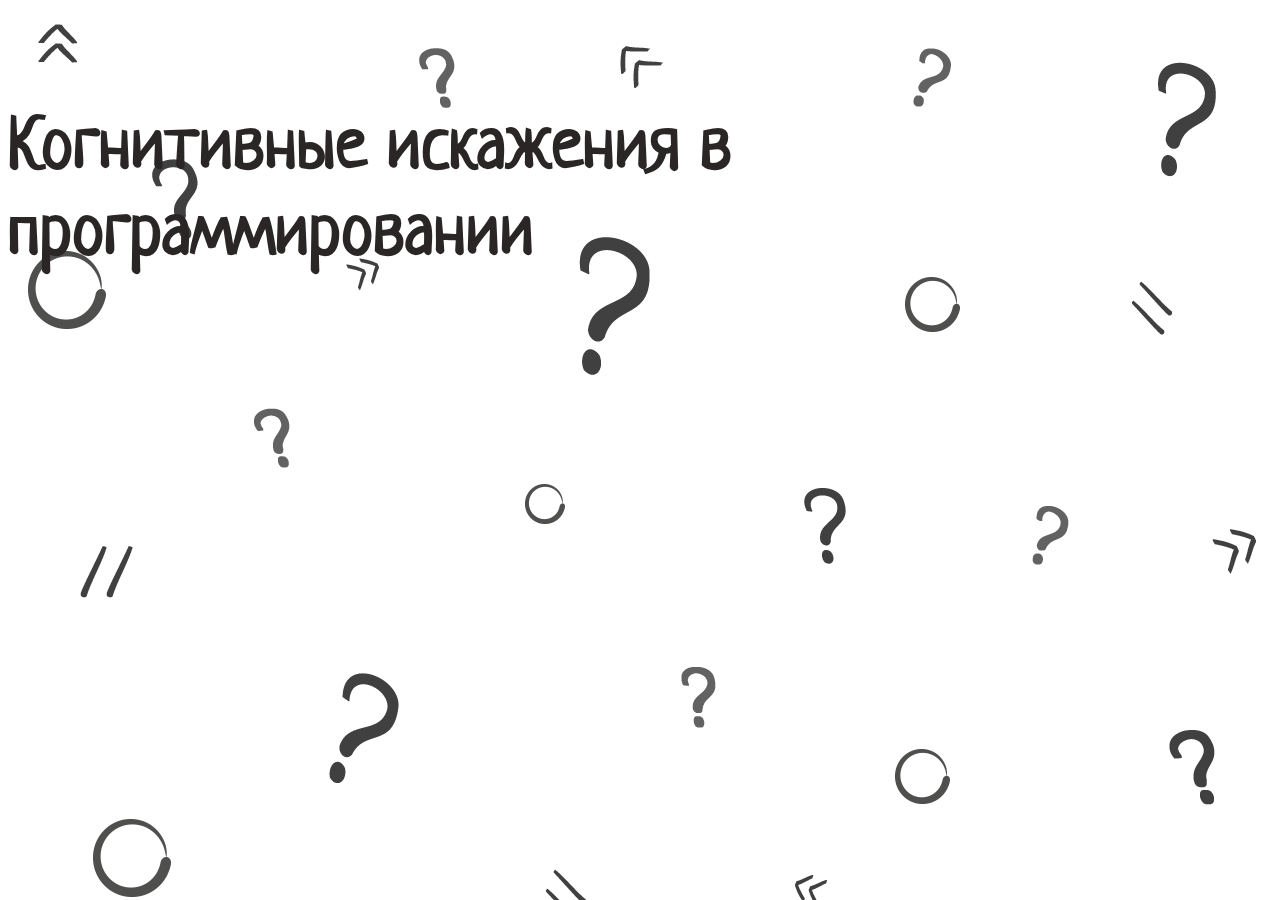
==== src/index.html @ 9ab80956 "step 2" ====
<!DOCTYPE html>
<html lang="en">
<head>
  <meta charset="UTF-8">
  <meta http-equiv="X-UA-Compatible" content="IE=edge">
  <meta name="viewport" content="width=device-width, initial-scale=1.0">
  <link rel="stylesheet" href="../src/styles/style.css">
  <title>layout-designer-project-58/kaolin</title>
</head>
<body>
  <header>
    <section>
      <h1 class="h1-title">Когнитивные
        искажения
        в программировании
      </h1>
    </section>
  </header>
  <main>
    <section></section>
    <section></section>
    <section></section>
    <section></section>
    <section></section>
    <section></section>
    <section></section>
  </main>
  <footer>
    <section></section>
  </footer>
  
</body>
</html>
---- src/styles/style.css ----
@font-face {
  font-family: 'OpenSans-Regular';
  src: url(../font/OpenSans-Regular.ttf);
}

@font-face {
  font-family: 'Neucha-Regular';
  src: url(../font/Neucha-Regular.ttf);
}

body {
  background-image: url(../images/background.png);
}

.h1-title {
  line-height: 1.2em;
  font-size: 72px;
  font-family: 'Neucha-Regular';
  color: #2A2626;
}

.h2-title {
  line-height: 1.2em;
  font-size: 60px;
  color: #2A2626;
}

.h3-title {
  line-height: 1.2em;
  font-size: 34px;
  color: #2A2626;
}

section {
  max-width: 1110px;
  margin-top: 100px;
  margin-bottom: 100px;
}
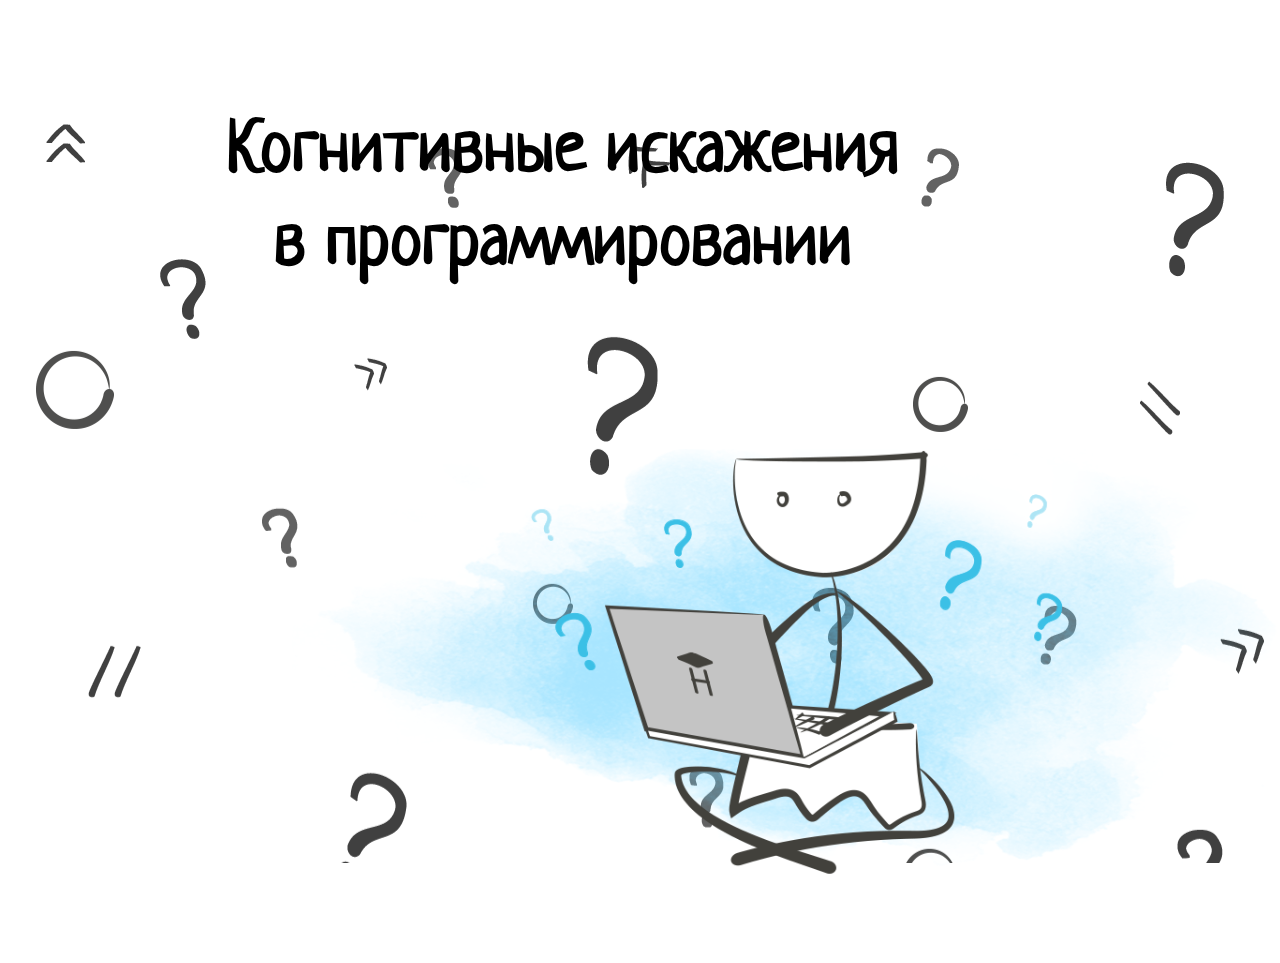
==== commit bc9c9f4b: "little changes" ====
--- a/src/index.html
+++ b/src/index.html
@@ -8,12 +8,14 @@
   <title>layout-designer-project-58/kaolin</title>
 </head>
 <body>
-  <header>
-    <section>
-      <h1 class="h1-title">Когнитивные
-        искажения
+  <header class="background-header">
+    <section class="header-section">
+      <h1 class="header-title">Когнитивные
+        искажения 
+        <br>
         в программировании
       </h1>
+      <img class="main-image" src="../src/images/main.png">
     </section>
   </header>
   <main>
--- a/src/styles/style.css
+++ b/src/styles/style.css
@@ -8,31 +8,33 @@
   src: url(../font/Neucha-Regular.ttf);
 }
 
-body {
+/* header */
+
+.background-header {
   background-image: url(../images/background.png);
 }
 
-.h1-title {
-  line-height: 1.2em;
-  font-size: 72px;
-  font-family: 'Neucha-Regular';
-  color: #2A2626;
+.background-header::before {
+  background-repeat: no-repeat;
+  background-size: cover;
+  opacity: 90%;
 }
 
-.h2-title {
-  line-height: 1.2em;
-  font-size: 60px;
-  color: #2A2626;
-}
-
-.h3-title {
-  line-height: 1.2em;
-  font-size: 34px;
-  color: #2A2626;
-}
-
-section {
+.header-section {
   max-width: 1110px;
   margin-top: 100px;
   margin-bottom: 100px;
-}+  text-align: center;
+}
+
+.header-title {
+  font-size: 72px;
+  font-family: 'Neucha-Regular';
+}
+
+.main-image {
+  height: 525px;
+  top: 55px;
+  right: -270px;
+  position: relative;
+}
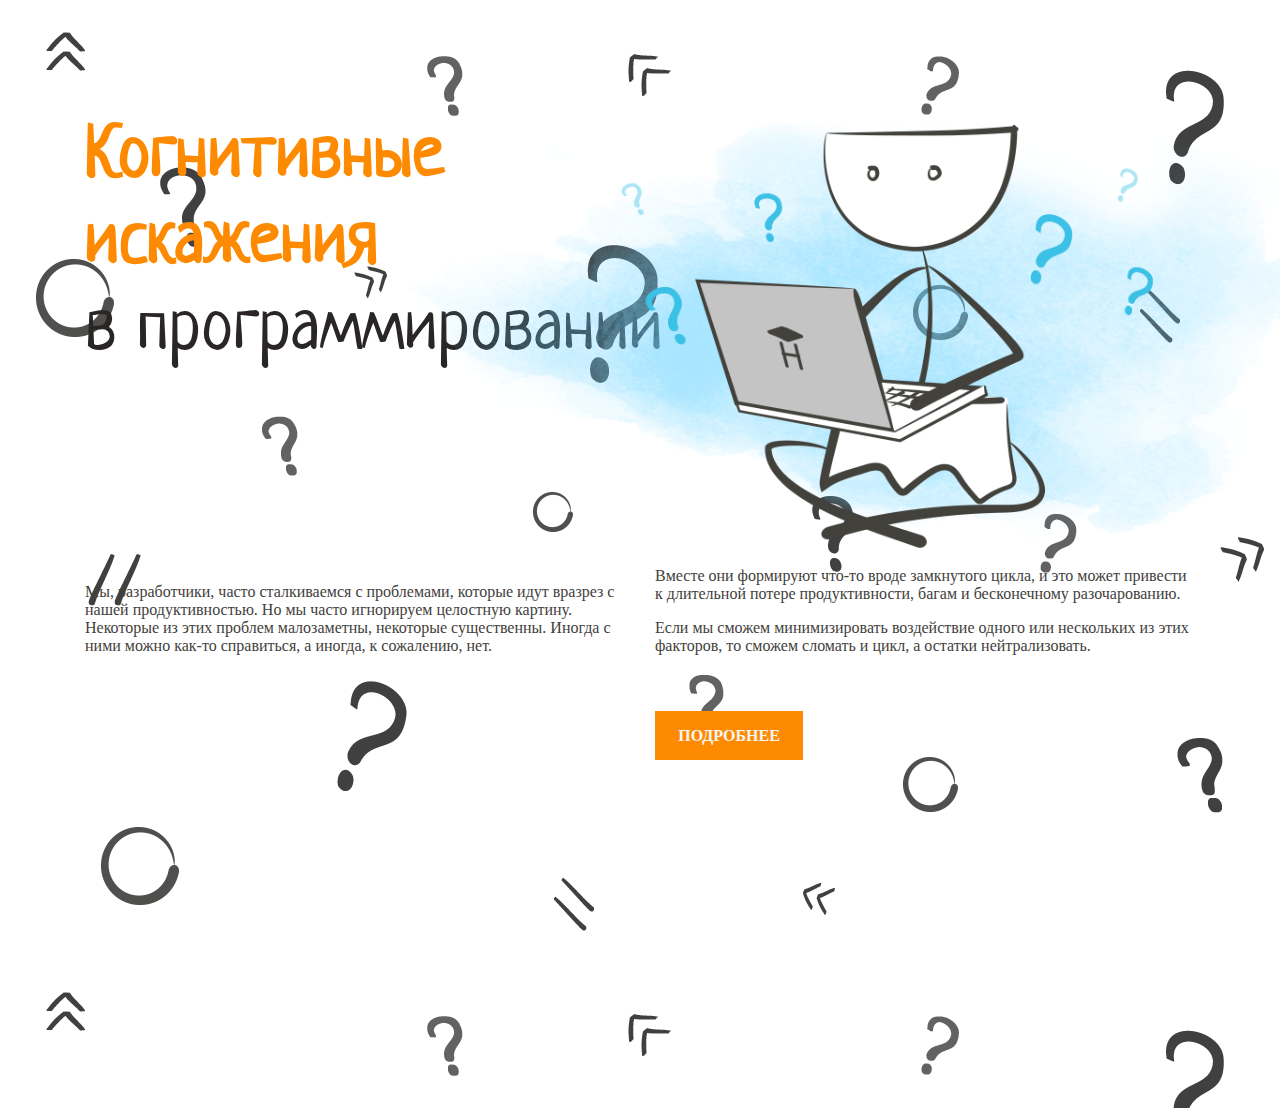
==== commit 0df31cdc: "update css and html" ====
--- a/src/index.html
+++ b/src/index.html
@@ -9,14 +9,21 @@
 </head>
 <body>
   <header class="background-header">
-    <section class="header-section">
-      <h1 class="header-title">Когнитивные
-        искажения 
-        <br>
-        в программировании
+    <div class="header-container">
+      <h1 class="header-title">Когнитивные<br>
+        искажения</br>
+        <span class="color-black-title">в программировании</span>
+        <img class="main-image" src="../src/images/main.png">
       </h1>
-      <img class="main-image" src="../src/images/main.png">
-    </section>
+      <div class="header-text">
+        <div class="main-header-text">
+              <p class="paragraph">Мы, разработчики, часто сталкиваемся с проблемами, которые идут вразрез с нашей продуктивностью. Но мы часто игнорируем целостную картину. Некоторые из этих проблем малозаметны, некоторые существенны. Иногда с ними можно как-то справиться, а иногда, к сожалению, нет.</p>
+              <p class="paragraph">Вместе они формируют что-то вроде замкнутого цикла, и это может привести к длительной потере продуктивности, багам и бесконечному разочарованию.</p>
+              <p class="paragraph">Если мы сможем минимизировать воздействие одного или нескольких из этих факторов, то сможем сломать и цикл, а остатки нейтрализовать.</p>
+              <button class="header-button">ПОДРОБНЕЕ<a href="#navigation" class="navigate-button"></a></button>
+        </div>
+      </div>
+    </div>
   </header>
   <main>
     <section></section>
--- a/src/styles/style.css
+++ b/src/styles/style.css
@@ -6,6 +6,17 @@
 @font-face {
   font-family: 'Neucha-Regular';
   src: url(../font/Neucha-Regular.ttf);
+}
+
+h1,
+h2,
+h3,
+h4 {
+  z-index: 1;
+  margin: 0;
+  color: #fe8a02;
+  font-family: 'Neucha-Regular';
+  line-height: 1.2em;
 }
 
 /* header */
@@ -20,11 +31,14 @@
   opacity: 90%;
 }
 
-.header-section {
+.header-container {
+  position: relative;
+  display: flex;
+  flex-direction: column;
   max-width: 1110px;
-  margin-top: 100px;
-  margin-bottom: 100px;
-  text-align: center;
+  min-height: 900px;
+  margin: 0 auto;
+  padding: 100px 0;
 }
 
 .header-title {
@@ -36,5 +50,46 @@
   height: 525px;
   top: 55px;
   right: -270px;
-  position: relative;
+  position: absolute;
 }
+
+.color-black-title {
+  font-family: 'Neucha-Regular';
+  font-weight: 400;
+  color: #2a2626;
+}
+
+.header-text {
+  padding-top: 200px;
+}
+
+.main-header-text {
+  column-count: 2;
+  column-gap: 30px;
+}
+
+.paragraph {
+  color: #42413c;
+}
+
+.navigate-button {
+  position: absolute;
+  display: block;
+  top: 0;
+  right: 0;
+  width: 148px;
+  height: 49px;
+}
+
+.header-button {
+  position: absolute;
+  margin-top: 40px;
+  width: 148px;
+  height: 49px;
+  background-color: #fe8a02;
+  font-family: Open-Sans, serif;
+  color: #f5f4f0;
+  font-weight: 700;
+  font-size: 16px;
+  border: #f5f4f0;
+}
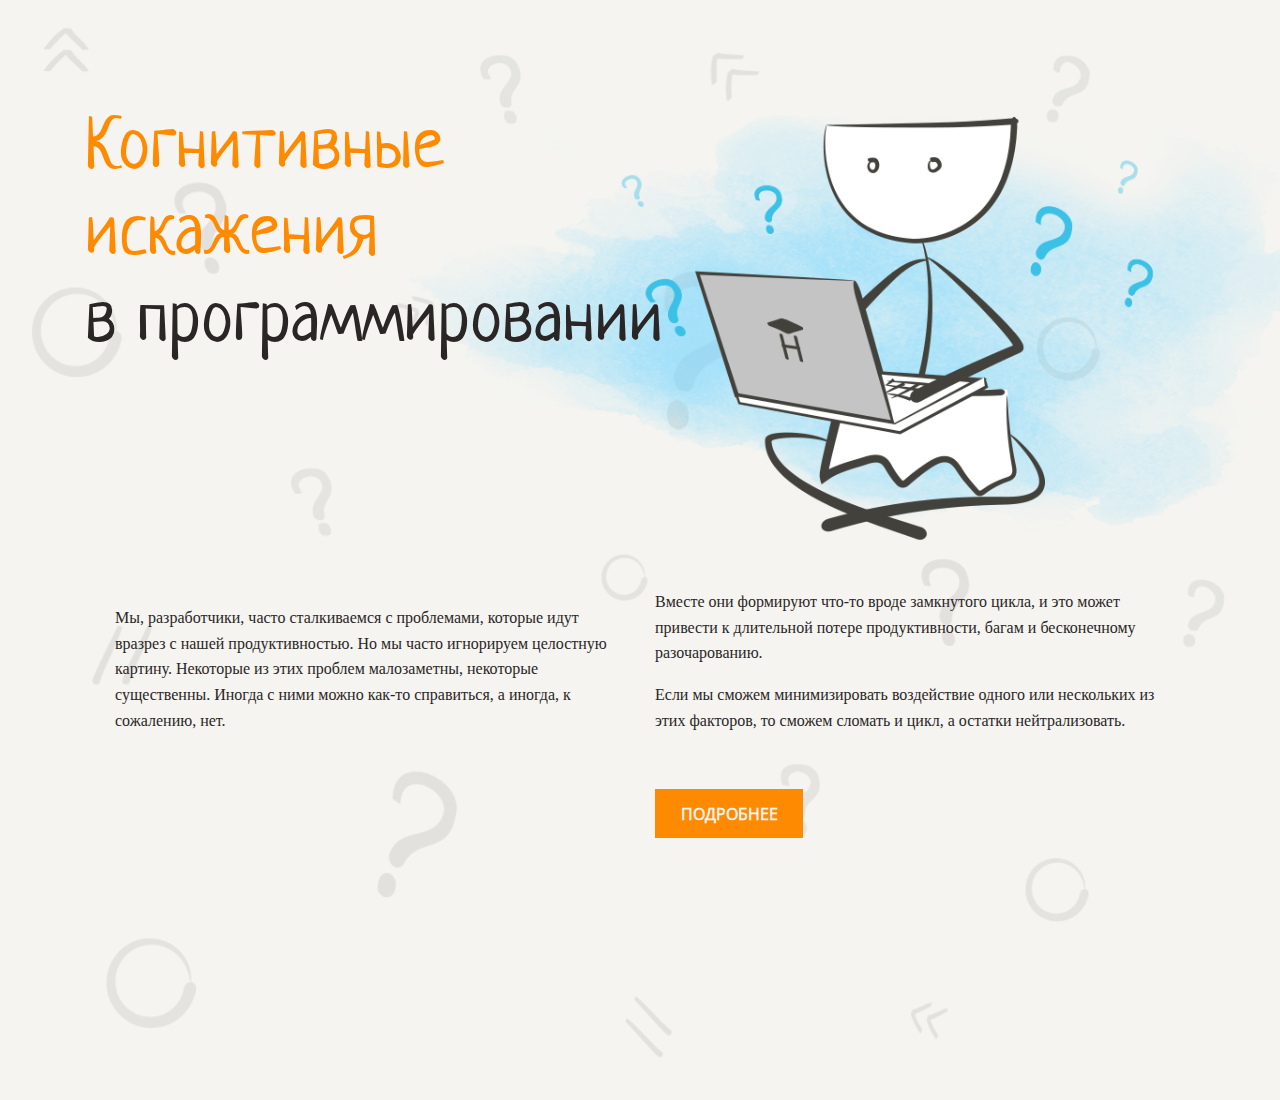
==== commit c1bb9643: "step 3" ====
--- a/src/index.html
+++ b/src/index.html
@@ -8,13 +8,13 @@
   <title>layout-designer-project-58/kaolin</title>
 </head>
 <body>
-  <header class="background-header">
+  <header class="background-header bg-color-light">
     <div class="header-container">
       <h1 class="header-title">Когнитивные<br>
-        искажения</br>
+        искажения<br>
         <span class="color-black-title">в программировании</span>
-        <img class="main-image" src="../src/images/main.png">
       </h1>
+      <img class="main-image" alt="main" src="../src/images/main.png">
       <div class="header-text">
         <div class="main-header-text">
               <p class="paragraph">Мы, разработчики, часто сталкиваемся с проблемами, которые идут вразрез с нашей продуктивностью. Но мы часто игнорируем целостную картину. Некоторые из этих проблем малозаметны, некоторые существенны. Иногда с ними можно как-то справиться, а иногда, к сожалению, нет.</p>
--- a/src/styles/style.css
+++ b/src/styles/style.css
@@ -6,6 +6,11 @@
 @font-face {
   font-family: 'Neucha-Regular';
   src: url(../font/Neucha-Regular.ttf);
+}
+
+body {
+  margin: 0;
+  padding: 0;
 }
 
 h1,
@@ -19,16 +24,42 @@
   line-height: 1.2em;
 }
 
+
+h1 {
+  font-size: 72px;
+  font-weight: 400;
+}
+
+h2 {
+  font-size: 60px;
+  font-weight: 400;
+}
+
+h3 {
+  font-size: 34px;
+  font-weight: 400;
+}
+
 /* header */
 
 .background-header {
-  background-image: url(../images/background.png);
+  position: relative;
 }
 
 .background-header::before {
+  position: absolute;
   background-repeat: no-repeat;
   background-size: cover;
-  opacity: 90%;
+  background-image: url("../images/background.png");
+  content: "";
+  width: 100%;
+  height: 100%;
+  opacity: 0.1;
+}
+
+.bg-color-light {
+  background-color: #f5f4f0;
+  background-attachment: fixed;
 }
 
 .header-container {
@@ -66,10 +97,13 @@
 .main-header-text {
   column-count: 2;
   column-gap: 30px;
+  line-height: 1.6em;
+  margin: 30px;
+  font-size: 16px;
 }
 
 .paragraph {
-  color: #42413c;
+  color: #2A2626;
 }
 
 .navigate-button {
@@ -87,7 +121,7 @@
   width: 148px;
   height: 49px;
   background-color: #fe8a02;
-  font-family: Open-Sans, serif;
+  font-family: 'OpenSans-Regular';
   color: #f5f4f0;
   font-weight: 700;
   font-size: 16px;
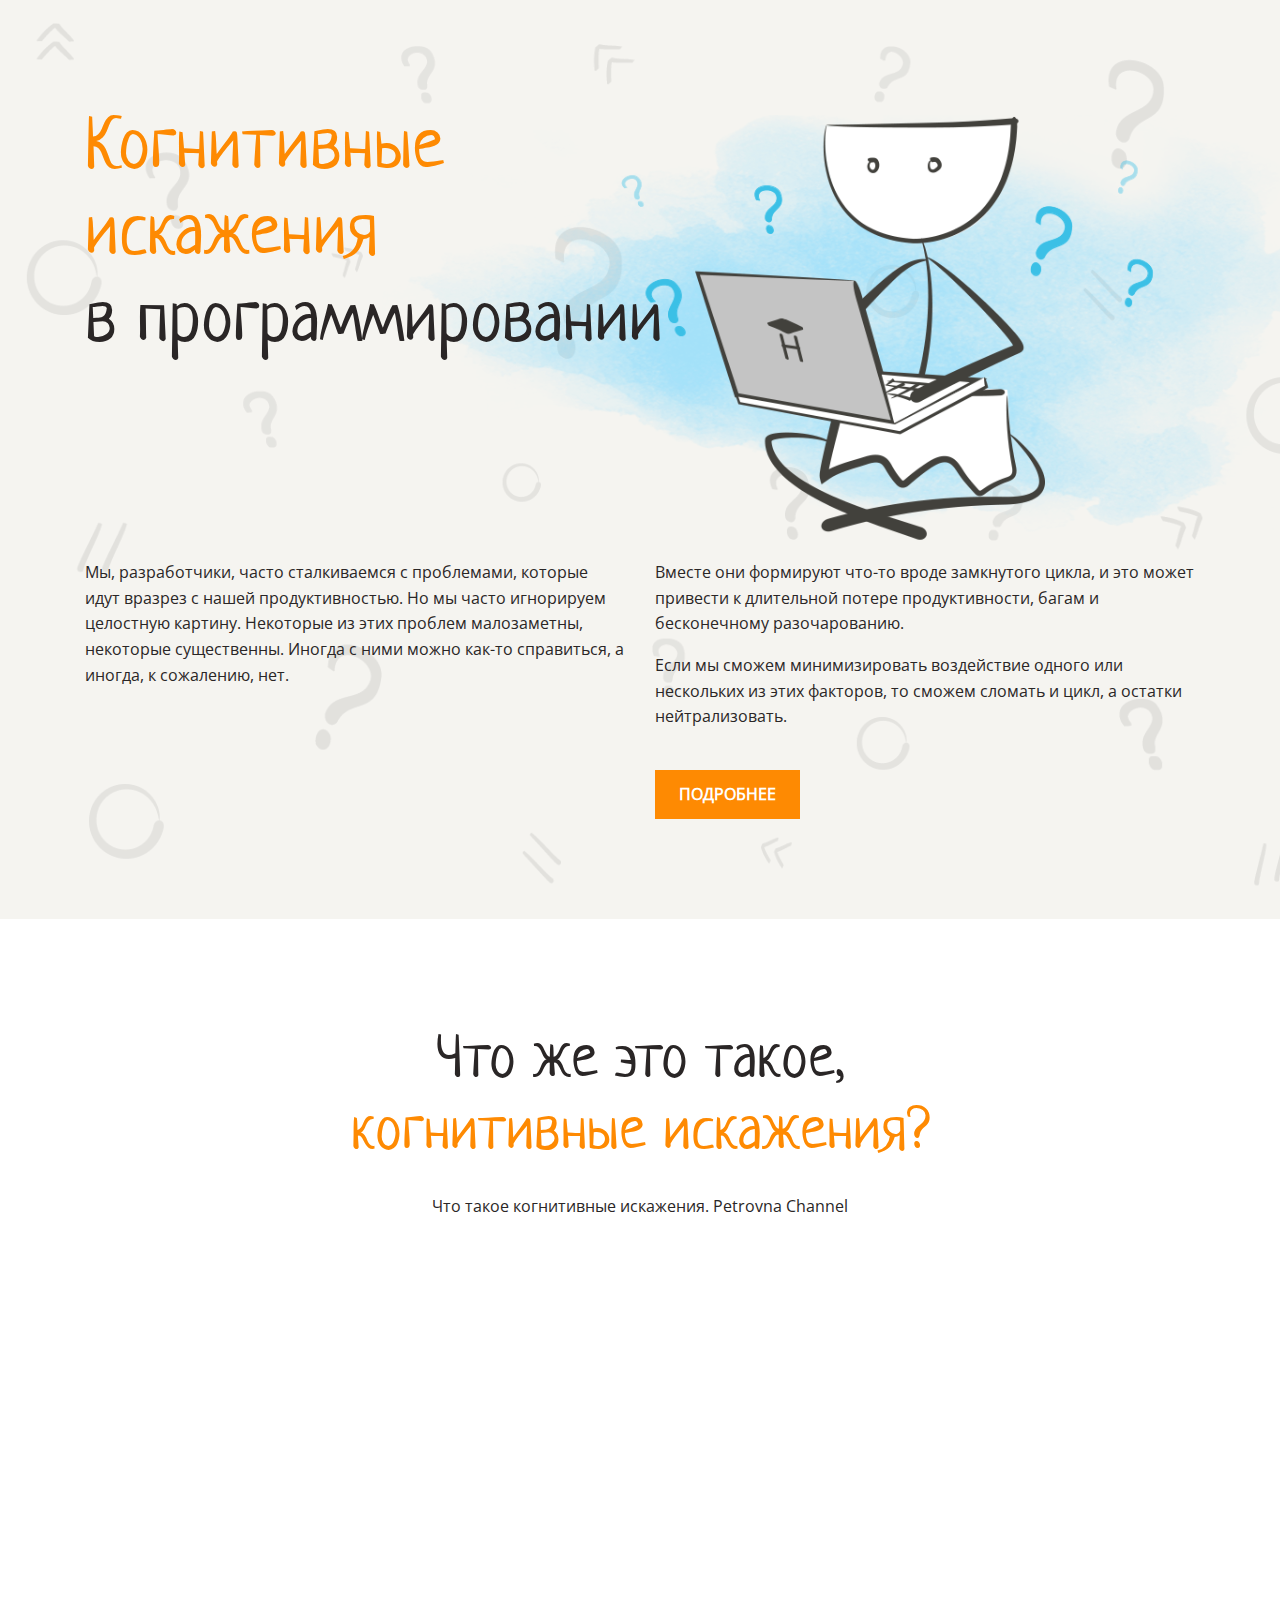
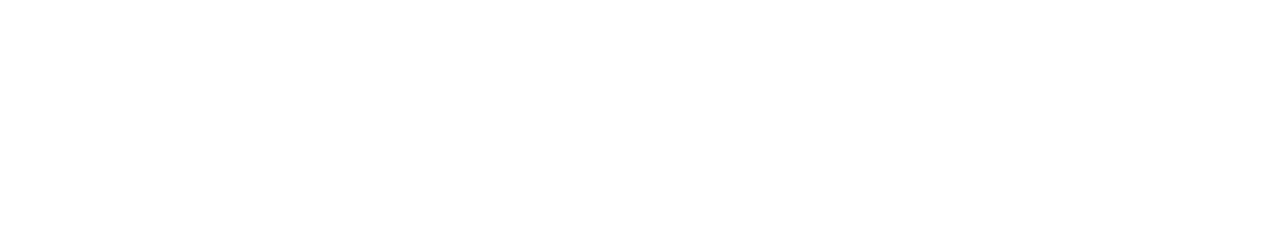
==== commit 8eda7b9b: "step 3" ====
--- a/src/index.html
+++ b/src/index.html
@@ -8,25 +8,42 @@
   <title>layout-designer-project-58/kaolin</title>
 </head>
 <body>
-  <header class="background-header bg-color-light">
-    <div class="header-container">
-      <h1 class="header-title">Когнитивные<br>
-        искажения<br>
-        <span class="color-black-title">в программировании</span>
-      </h1>
-      <img class="main-image" alt="main" src="../src/images/main.png">
-      <div class="header-text">
-        <div class="main-header-text">
-              <p class="paragraph">Мы, разработчики, часто сталкиваемся с проблемами, которые идут вразрез с нашей продуктивностью. Но мы часто игнорируем целостную картину. Некоторые из этих проблем малозаметны, некоторые существенны. Иногда с ними можно как-то справиться, а иногда, к сожалению, нет.</p>
-              <p class="paragraph">Вместе они формируют что-то вроде замкнутого цикла, и это может привести к длительной потере продуктивности, багам и бесконечному разочарованию.</p>
-              <p class="paragraph">Если мы сможем минимизировать воздействие одного или нескольких из этих факторов, то сможем сломать и цикл, а остатки нейтрализовать.</p>
-              <button class="header-button">ПОДРОБНЕЕ<a href="#navigation" class="navigate-button"></a></button>
+    <header class="header-section bg bg-light">
+      <div class="container">
+        <h1>Когнитивные <br>искажения<br><span class="text-dark">в программировании</span></h1>
+        <img src="./images/main.png" alt="Тота с ноутбуком" class="header-img">
+        <div class="flex-container padding-top-185">
+          <div class="flex-column">
+            <p class="text-dark">
+              Мы, разработчики, часто сталкиваемся с проблемами, которые идут 
+              вразрез с нашей продуктивностью. Но мы часто игнорируем целостную 
+              картину. Некоторые из этих проблем малозаметны, некоторые существенны. 
+              Иногда с ними можно как-то справиться, а иногда, к сожалению, нет.
+            </p>
+          </div>
+          <div class="flex-column">
+            <p class="text-dark">
+              Вместе они формируют что-то вроде замкнутого цикла, и это может 
+              привести к длительной потере продуктивности, багам и бесконечному 
+              разочарованию.
+            </p>
+            <p class="text-dark">
+              Если мы сможем минимизировать воздействие одного или нескольких из 
+              этих факторов, то сможем сломать и цикл, а остатки нейтрализовать.
+            </p>
+            <a href="#navigation" class="button-1">Подробнее</a>
+          </div>
         </div>
       </div>
-    </div>
-  </header>
+    </header>
   <main>
-    <section></section>
+      <section class="video-section">
+        <div class="container flex-center">
+          <h2 class="text-center margin-bottom-30"><span class="text-dark">Что же это такое,</span><br>когнитивные искажения?</h2>
+          <p class="text-dark text-center margin-bottom-30">Что такое когнитивные искажения. Petrovna Channel</p>
+          <iframe class="video" width="919" height="569" src="https://www.youtube.com/embed/jie9AizBqss" frameborder="0" allowfullscreen></iframe>
+        </div>
+    </section>
     <section></section>
     <section></section>
     <section></section>
--- a/src/styles/style.css
+++ b/src/styles/style.css
@@ -8,61 +8,46 @@
   src: url(../font/Neucha-Regular.ttf);
 }
 
+/* main options */
+
+*,
+*::before,
+*::after {
+  border: none;
+  box-sizing: border-box;
+}
+
 body {
   margin: 0;
-  padding: 0;
-}
-
-h1,
-h2,
-h3,
-h4 {
-  z-index: 1;
-  margin: 0;
-  color: #fe8a02;
-  font-family: 'Neucha-Regular';
-  line-height: 1.2em;
-}
-
-
-h1 {
-  font-size: 72px;
-  font-weight: 400;
-}
-
-h2 {
-  font-size: 60px;
-  font-weight: 400;
-}
-
-h3 {
-  font-size: 34px;
-  font-weight: 400;
-}
-
-/* header */
-
-.background-header {
-  position: relative;
-}
-
-.background-header::before {
-  position: absolute;
-  background-repeat: no-repeat;
-  background-size: cover;
-  background-image: url("../images/background.png");
-  content: "";
-  width: 100%;
-  height: 100%;
-  opacity: 0.1;
-}
-
-.bg-color-light {
-  background-color: #f5f4f0;
-  background-attachment: fixed;
-}
-
-.header-container {
+  font: normal normal 400 var(--font-size) / var(--line-height) 'OpenSans-Regular', serif;
+  color: var(--white);
+}
+
+:root {
+  --white: #fff;
+  --translucent-light: #d7ccc0;
+  --light: #f5f4f0;
+  --main: #fe8a02;
+  --main-hover: #ea7600;
+  --main-dark: #42413c;
+  --translucent-dark: #908d8b;
+  --brown: #b09a81;
+  --blue: #1085c5;
+  --font-size: 16px;
+  --line-height: 1.6em;
+  --headline-height: 1.2em;
+  --text-dark: #2a2626;
+  --link-color: #007dc1;
+}
+
+header,
+section,
+footer,
+nav {
+  position: relative;
+}
+
+.container {
   position: relative;
   display: flex;
   flex-direction: column;
@@ -72,58 +57,149 @@
   padding: 100px 0;
 }
 
-.header-title {
+h1,
+h2,
+h3 {
+  margin: 0;
+  font-weight: 400;
+  line-height: var(--headline-height);
+  font-family: 'Neucha-Regular', serif;
+  color: var(--main);
+  z-index: 1;
+}
+
+
+h1 {
   font-size: 72px;
-  font-family: 'Neucha-Regular';
-}
-
-.main-image {
-  height: 525px;
+}
+
+h2 {
+  font-size: 60px;
+
+}
+
+h3 {
+  font-size: 34px;
+
+}
+
+.main-color {
+  color: var(--main);
+}
+
+.text-dark {
+  color: var(--text-dark);
+}
+
+.text-white {
+  color: var(--white);
+}
+
+.text-brown {
+  color: var(--brown);
+}
+
+.bg-light {
+  background-color: var(--light);
+}
+
+.bg-white {
+  background-color: var(--white);
+}
+
+.bg-brown {
+  background-color: var(--brown);
+}
+
+.bg::before {
+  position: absolute;
+  width: 100%;
+  height: 100%;
+  background-image: url("../images/background.png");
+  background-repeat: no-repeat;
+  background-size: cover;
+
+  opacity: 0.1;
+  content: "";
+
+}
+
+.flex-container {
+  display: flex;
+  column-gap: 30px;
+}
+
+.flex-column {
+  margin-top: 0;
+  margin-bottom: 0;
+
+  flex: 1;
+}
+
+/* header */
+
+.header-section {
+  position: relative;
+}
+
+.header-img {
+  position: absolute;
   top: 55px;
   right: -270px;
-  position: absolute;
-}
-
-.color-black-title {
-  font-family: 'Neucha-Regular';
-  font-weight: 400;
-  color: #2a2626;
-}
-
-.header-text {
-  padding-top: 200px;
-}
-
-.main-header-text {
-  column-count: 2;
-  column-gap: 30px;
-  line-height: 1.6em;
-  margin: 30px;
-  font-size: 16px;
-}
-
-.paragraph {
-  color: #2A2626;
-}
-
-.navigate-button {
-  position: absolute;
+  height: 525px;
+}
+
+.padding-top-185 {
+  padding-top: 185px;
+}
+
+.button-1 {
   display: block;
-  top: 0;
-  right: 0;
-  width: 148px;
-  height: 49px;
-}
-
-.header-button {
-  position: absolute;
+  width: max-content;
+  padding: 12px 24px;
   margin-top: 40px;
-  width: 148px;
-  height: 49px;
-  background-color: #fe8a02;
-  font-family: 'OpenSans-Regular';
-  color: #f5f4f0;
+
   font-weight: 700;
-  font-size: 16px;
-  border: #f5f4f0;
-}
+  font-size: var(--font-size);
+  line-height: var(--line-height);
+  font-family: 'OpenSans-Regular', serif;
+  color: var(--white);
+  text-transform: uppercase;
+  text-decoration: none;
+
+  background-color: var(--main);
+}
+
+.button-1:hover {
+  background-color: var(--main-hover);
+}
+
+/* video section */
+
+.video-section {
+  z-index: 2;
+  height: 914px;
+}
+
+.flex-center {
+  display: flex;
+  justify-content: center;
+  flex-direction: column;
+  align-items: center;
+}
+
+.margin-bottom-30 {
+  margin-top: 0;
+  margin-bottom: 30px;
+}
+
+.text-center {
+  text-align: center;
+}
+
+.video {
+  position: relative;
+  margin-top: -100px;
+  bottom: -100px;
+  filter: drop-shadow(0 16px 32px rgba(0 0 0 / 15%));
+}
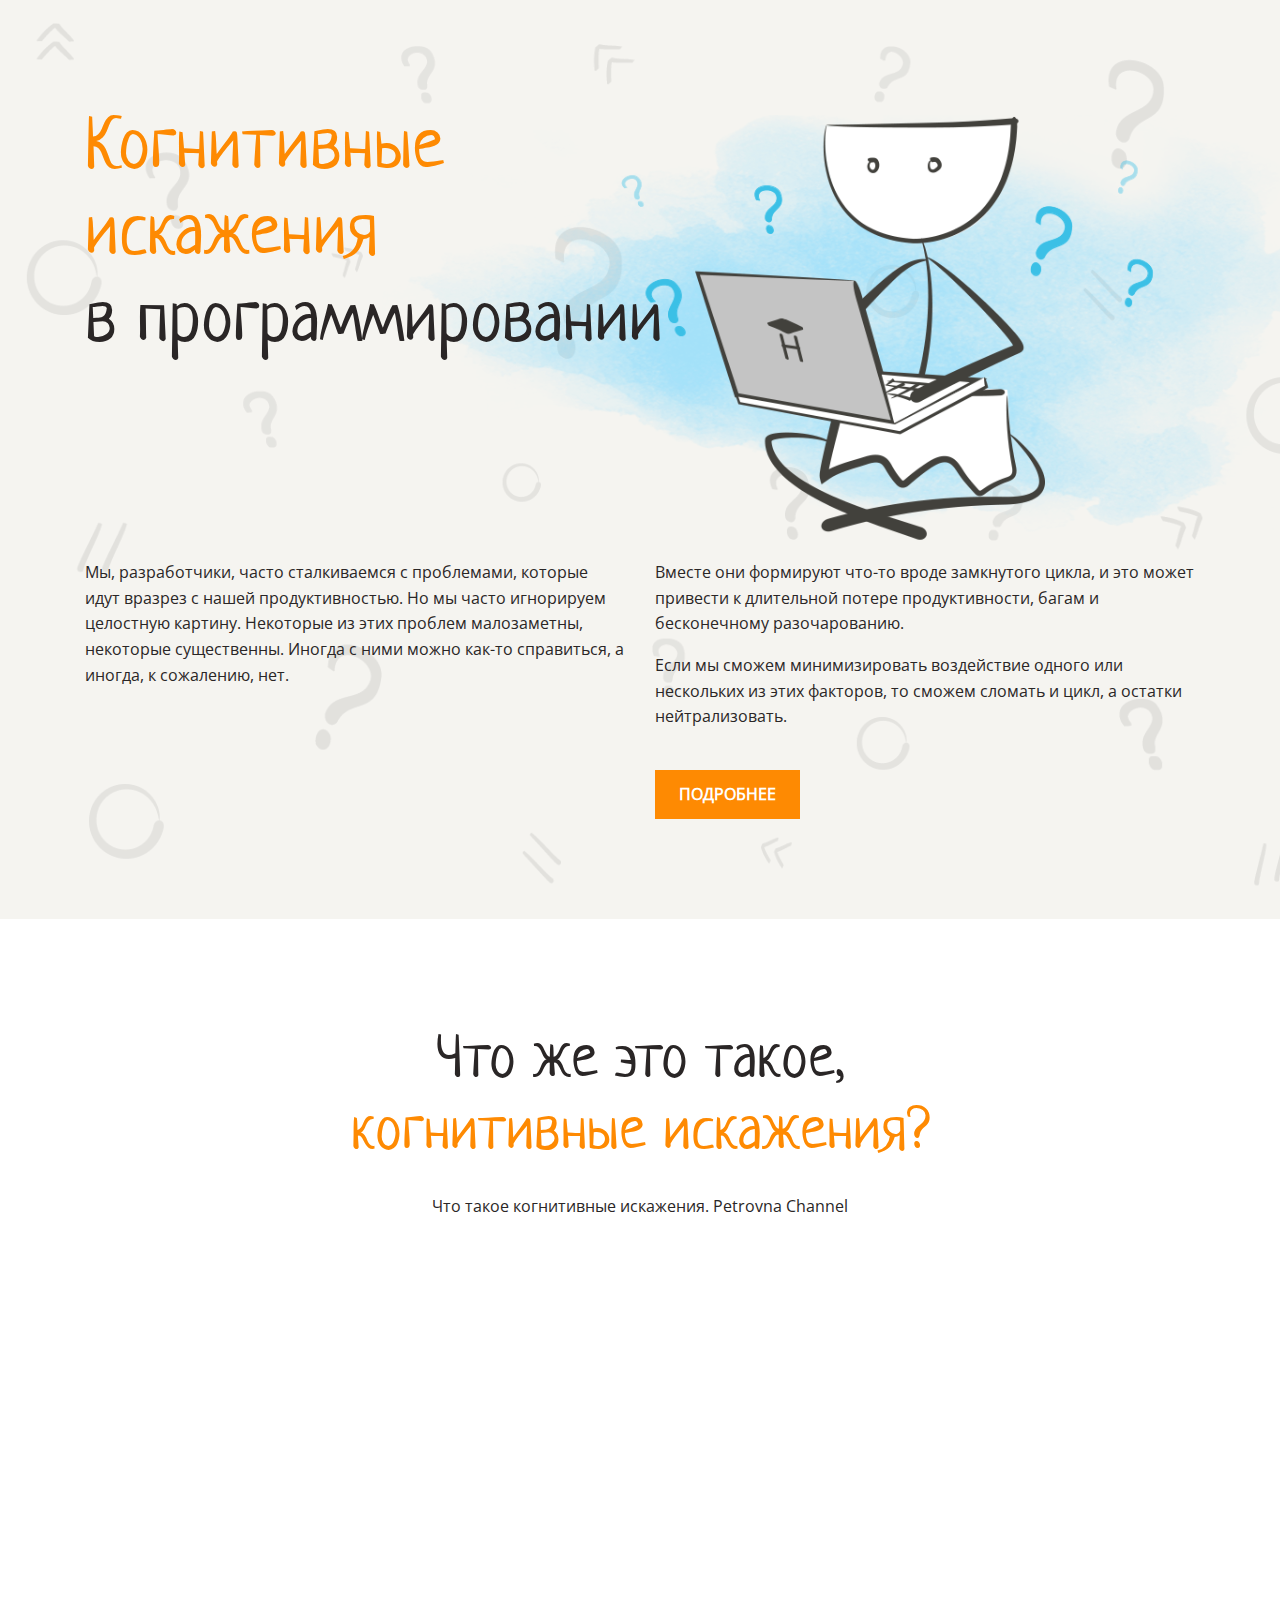
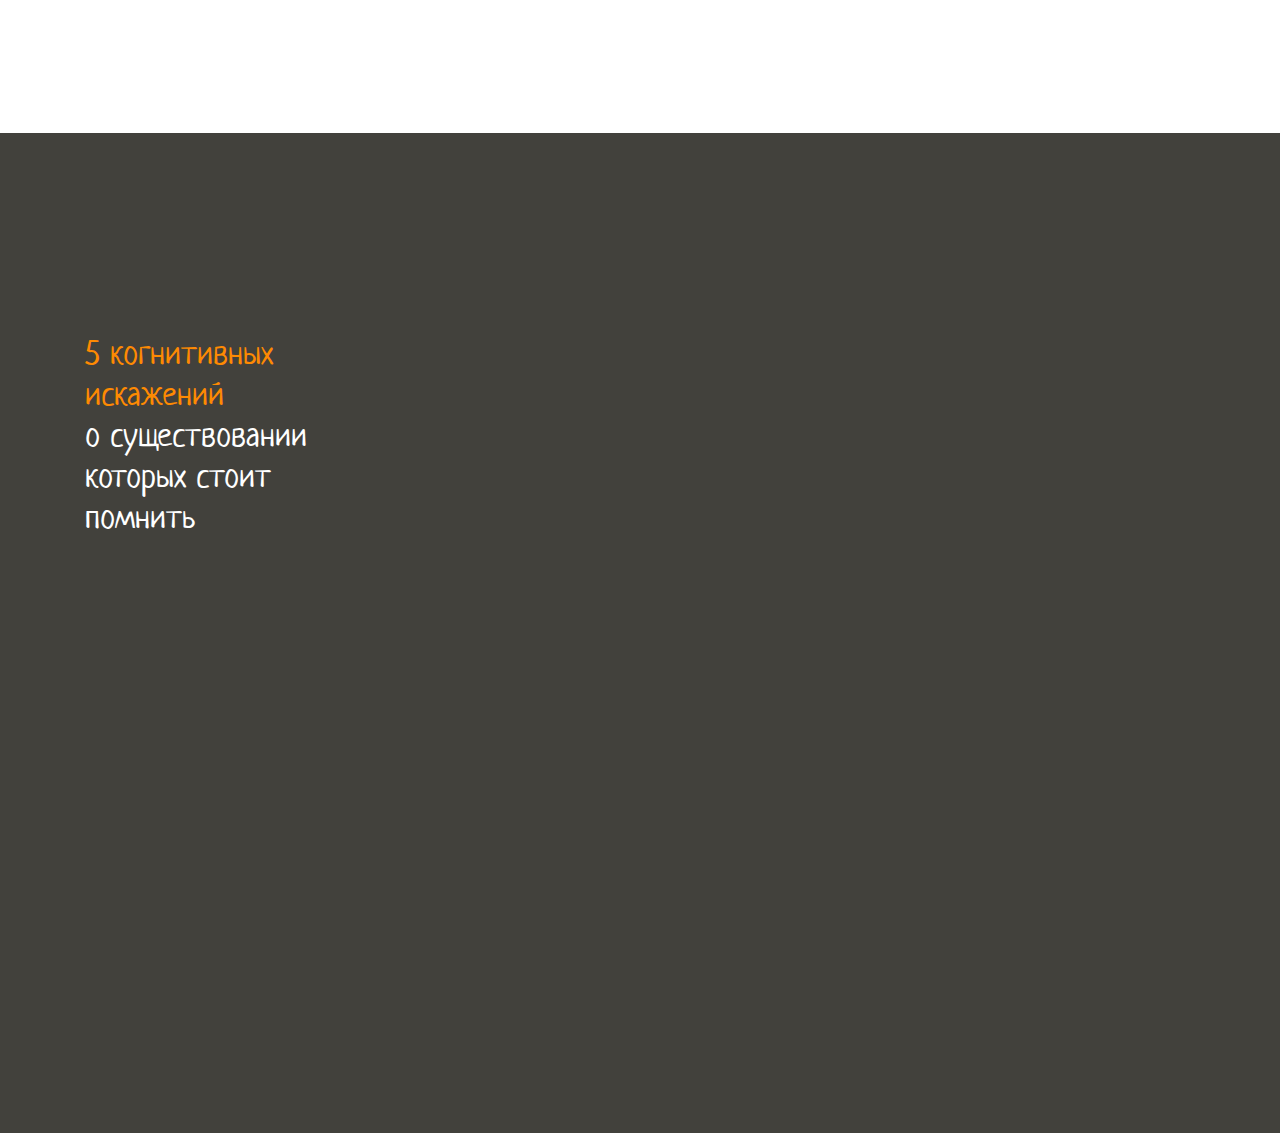
==== commit 3a0393e7: "starts and update step 5 + comment old code" ====
--- a/src/index.html
+++ b/src/index.html
@@ -44,7 +44,15 @@
           <iframe class="video" width="919" height="569" src="https://www.youtube.com/embed/jie9AizBqss" frameborder="0" allowfullscreen></iframe>
         </div>
     </section>
-    <section></section>
+    <section id="navigation">
+      <div class="list container">
+        <div class="list-item">
+          <h3 class="list-title">
+            <span class="main-color">5 когнитивных<br>искажений<br></span><span class="text-white">о существовании<br>которых стоит<br>помнить</span>
+          </h3>
+        </div>
+      </div>
+    </section>
     <section></section>
     <section></section>
     <section></section>
--- a/src/styles/style.css
+++ b/src/styles/style.css
@@ -15,7 +15,7 @@
 *::after {
   border: none;
   box-sizing: border-box;
-}
+} /* назначаем стили для всех элементов и их псевдоэлементов */
 
 body {
   margin: 0;
@@ -38,14 +38,14 @@
   --headline-height: 1.2em;
   --text-dark: #2a2626;
   --link-color: #007dc1;
-}
+} /* переменные для доступа к цветам и настройкам */
 
 header,
 section,
 footer,
 nav {
   position: relative;
-}
+} /* устанавливаем относительное положение в этих элементах html */ 
 
 .container {
   position: relative;
@@ -55,7 +55,9 @@
   min-height: 900px;
   margin: 0 auto;
   padding: 100px 0;
-}
+} /* настройка контейнеров */
+
+/* Titles */
 
 h1,
 h2,
@@ -66,8 +68,7 @@
   font-family: 'Neucha-Regular', serif;
   color: var(--main);
   z-index: 1;
-}
-
+} 
 
 h1 {
   font-size: 72px;
@@ -82,6 +83,8 @@
   font-size: 34px;
 
 }
+
+/* background color and text color */ 
 
 .main-color {
   color: var(--main);
@@ -203,3 +206,12 @@
   bottom: -100px;
   filter: drop-shadow(0 16px 32px rgba(0 0 0 / 15%));
 }
+
+/* navigation section */
+
+#navigation {
+  margin-top: -100px;
+  padding-top: 100px;
+  z-index: 1;
+  background-color: var(--main-dark);
+}
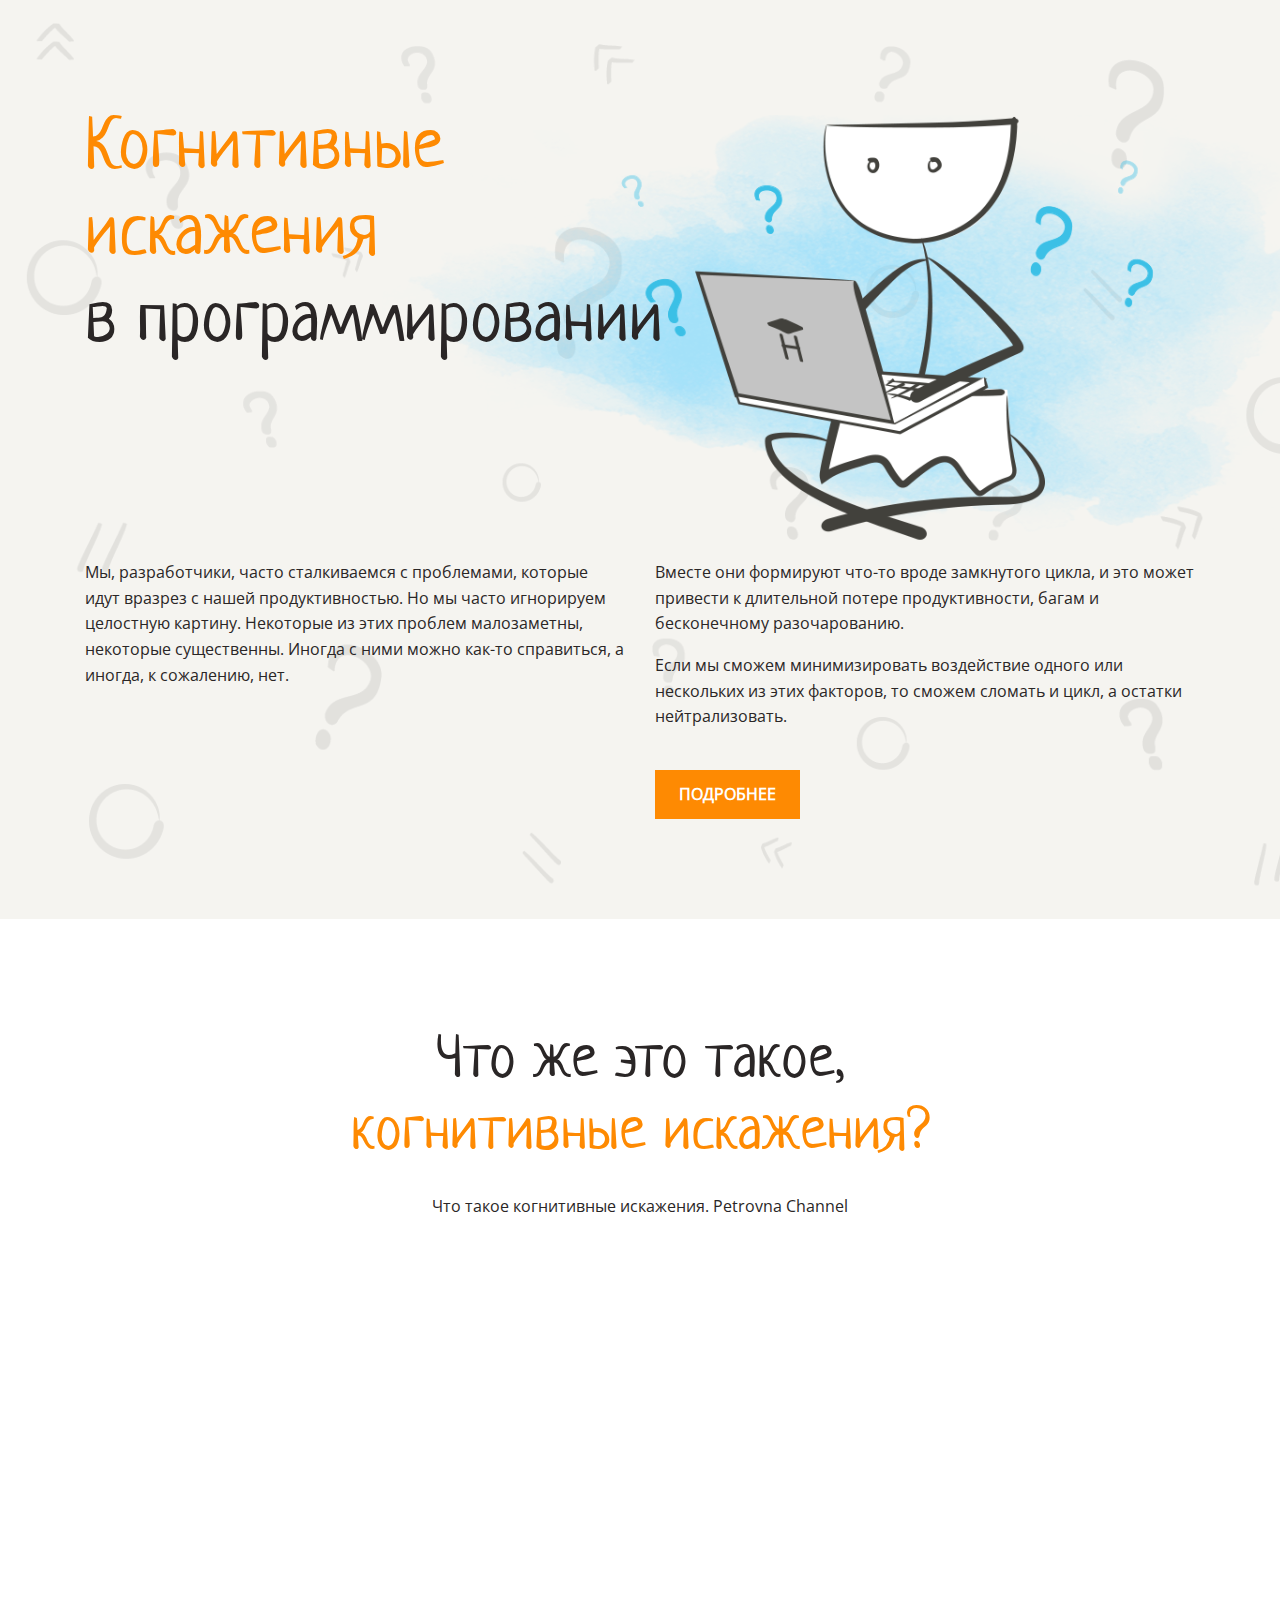
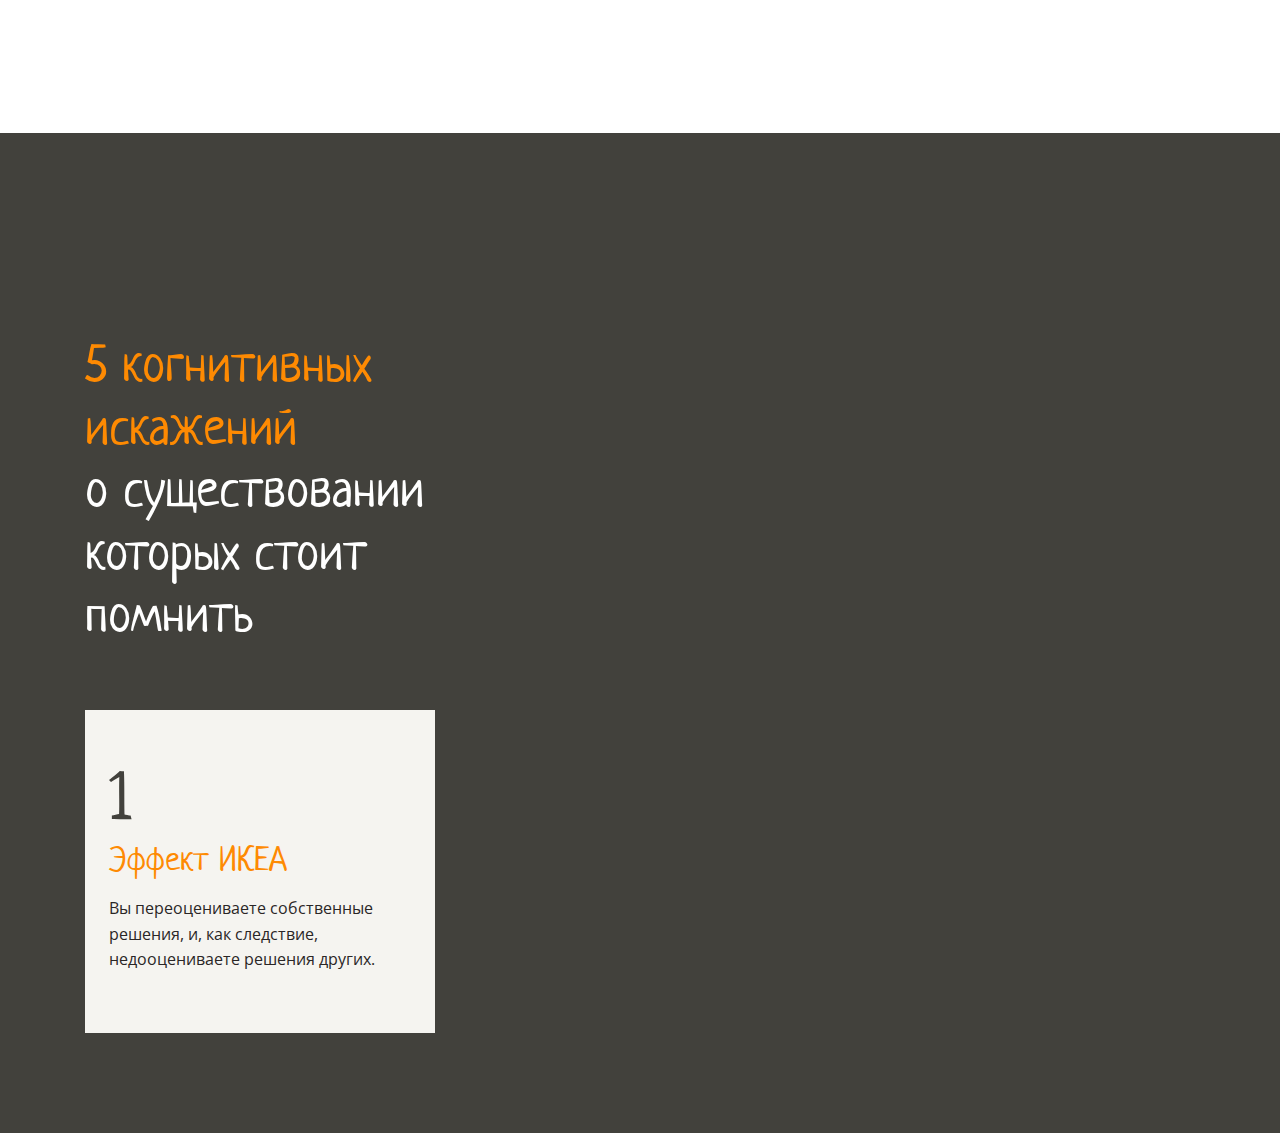
==== commit 13ab9096: "ready ikea effects" ====
--- a/src/index.html
+++ b/src/index.html
@@ -51,6 +51,13 @@
             <span class="main-color">5 когнитивных<br>искажений<br></span><span class="text-white">о существовании<br>которых стоит<br>помнить</span>
           </h3>
         </div>
+        <a href="">
+          <div class="list-item list-item-card">
+            <p class="number">1</p>
+            <h3 class="card-name">Эффект ИКЕА</h3>
+            <p class="text-dark list-item-text">Вы переоцениваете собственные решения, и, как следствие, недооцениваете решения других.</p>
+          </div>
+        </a>
       </div>
     </section>
     <section></section>
--- a/src/styles/style.css
+++ b/src/styles/style.css
@@ -215,3 +215,59 @@
   z-index: 1;
   background-color: var(--main-dark);
 }
+
+.list > a {
+  text-decoration: none;
+}
+
+.list {
+  display: flex;
+  flex-wrap: wrap;
+  justify-content: space-between;
+  align-items: stretch;
+  row-gap: 20px;
+}
+
+.list-title {
+  font-family: 'Neucha-Regular', serif;
+  font-size: 52px;
+}
+
+.list-item {
+  width: 350px;
+  height: 323px;
+}
+
+.list-item-card {
+  padding: 24px;
+  background-color: var(--light);
+}
+
+.list-item-card:hover {
+  background-color: var(--main);
+}
+
+.number {
+  margin-bottom: 40px;
+  font-size: 64px;
+  font-family: 'Neucha-Regular', serif;
+  line-height: 1px;
+  color: var(--main-dark);
+}
+
+.list-item-card:hover .number {
+  color: var(--white);
+}
+
+.list-item-card:hover .card-name {
+  color: var(--white);
+}
+
+.list-item-card:hover .text-dark {
+  color: var(--white);
+}
+
+.list-item-text {
+  margin-top: 16px;
+  margin-bottom: 0;
+}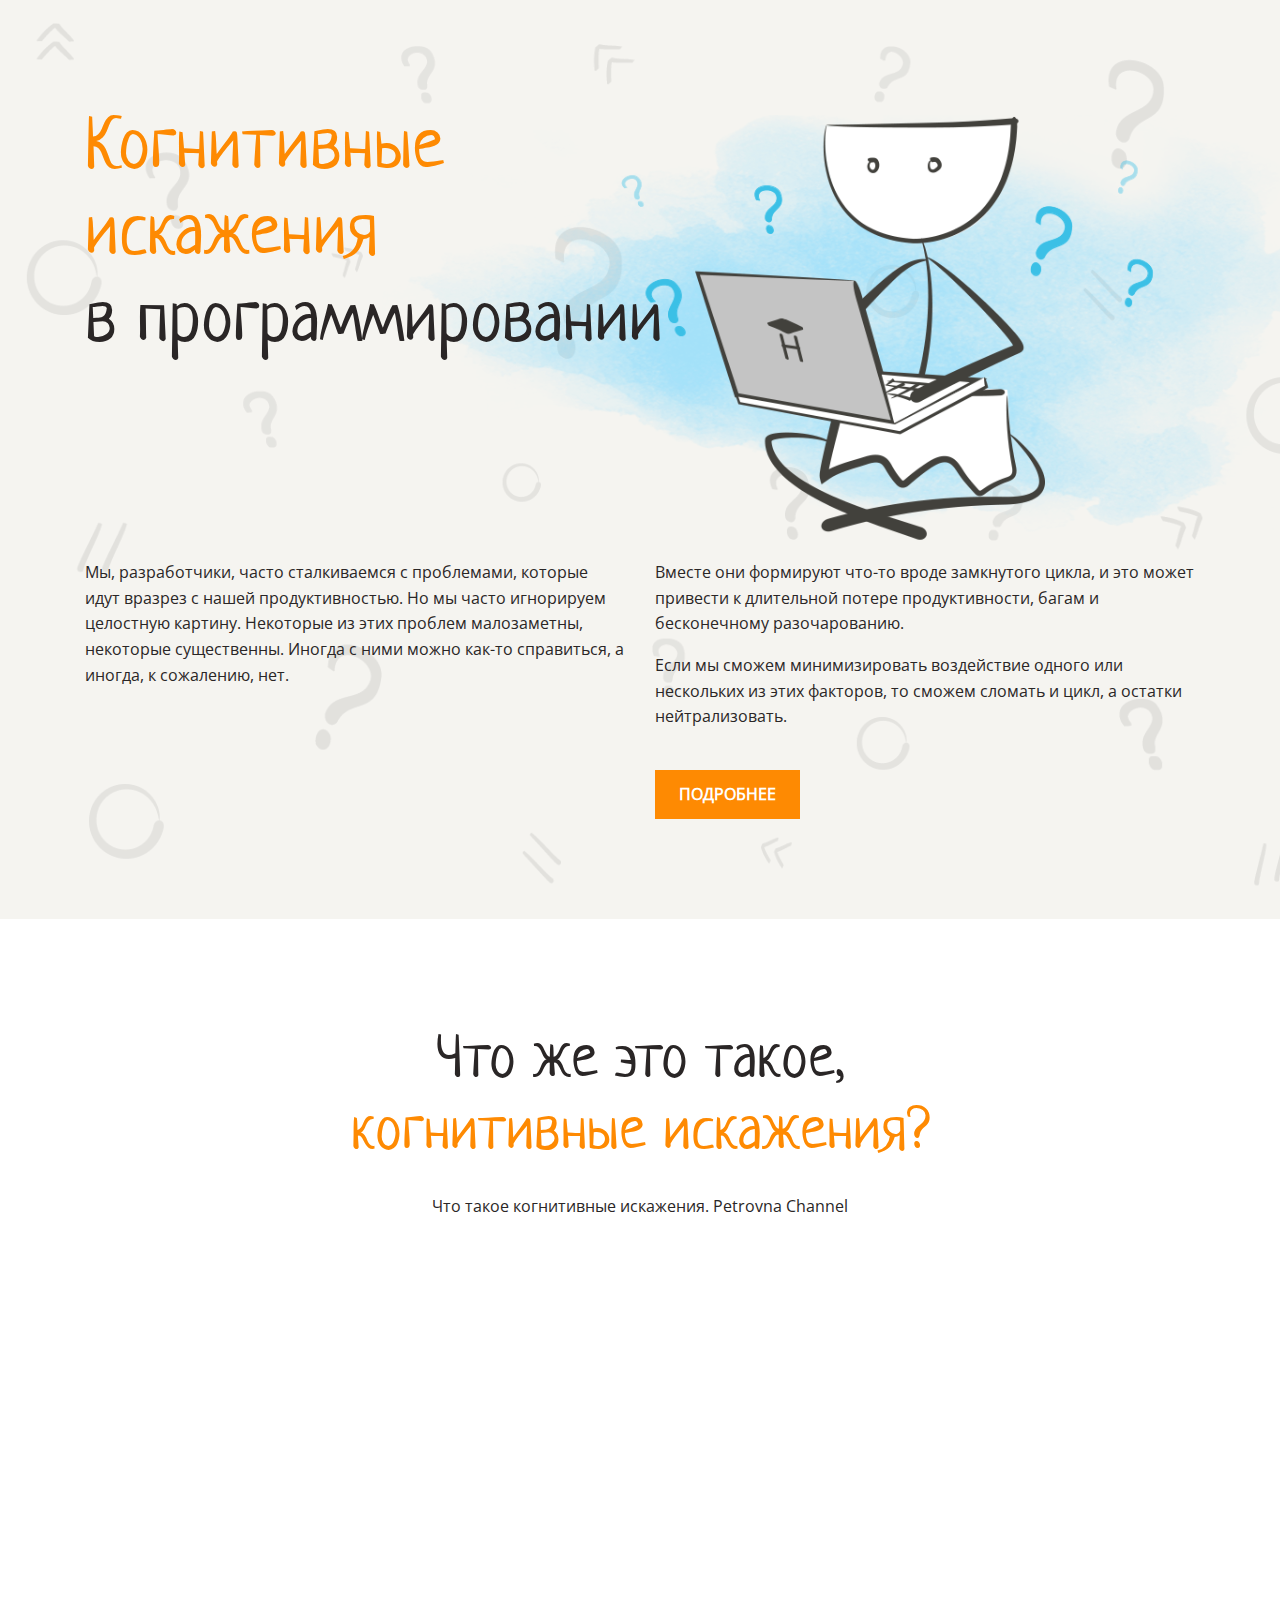
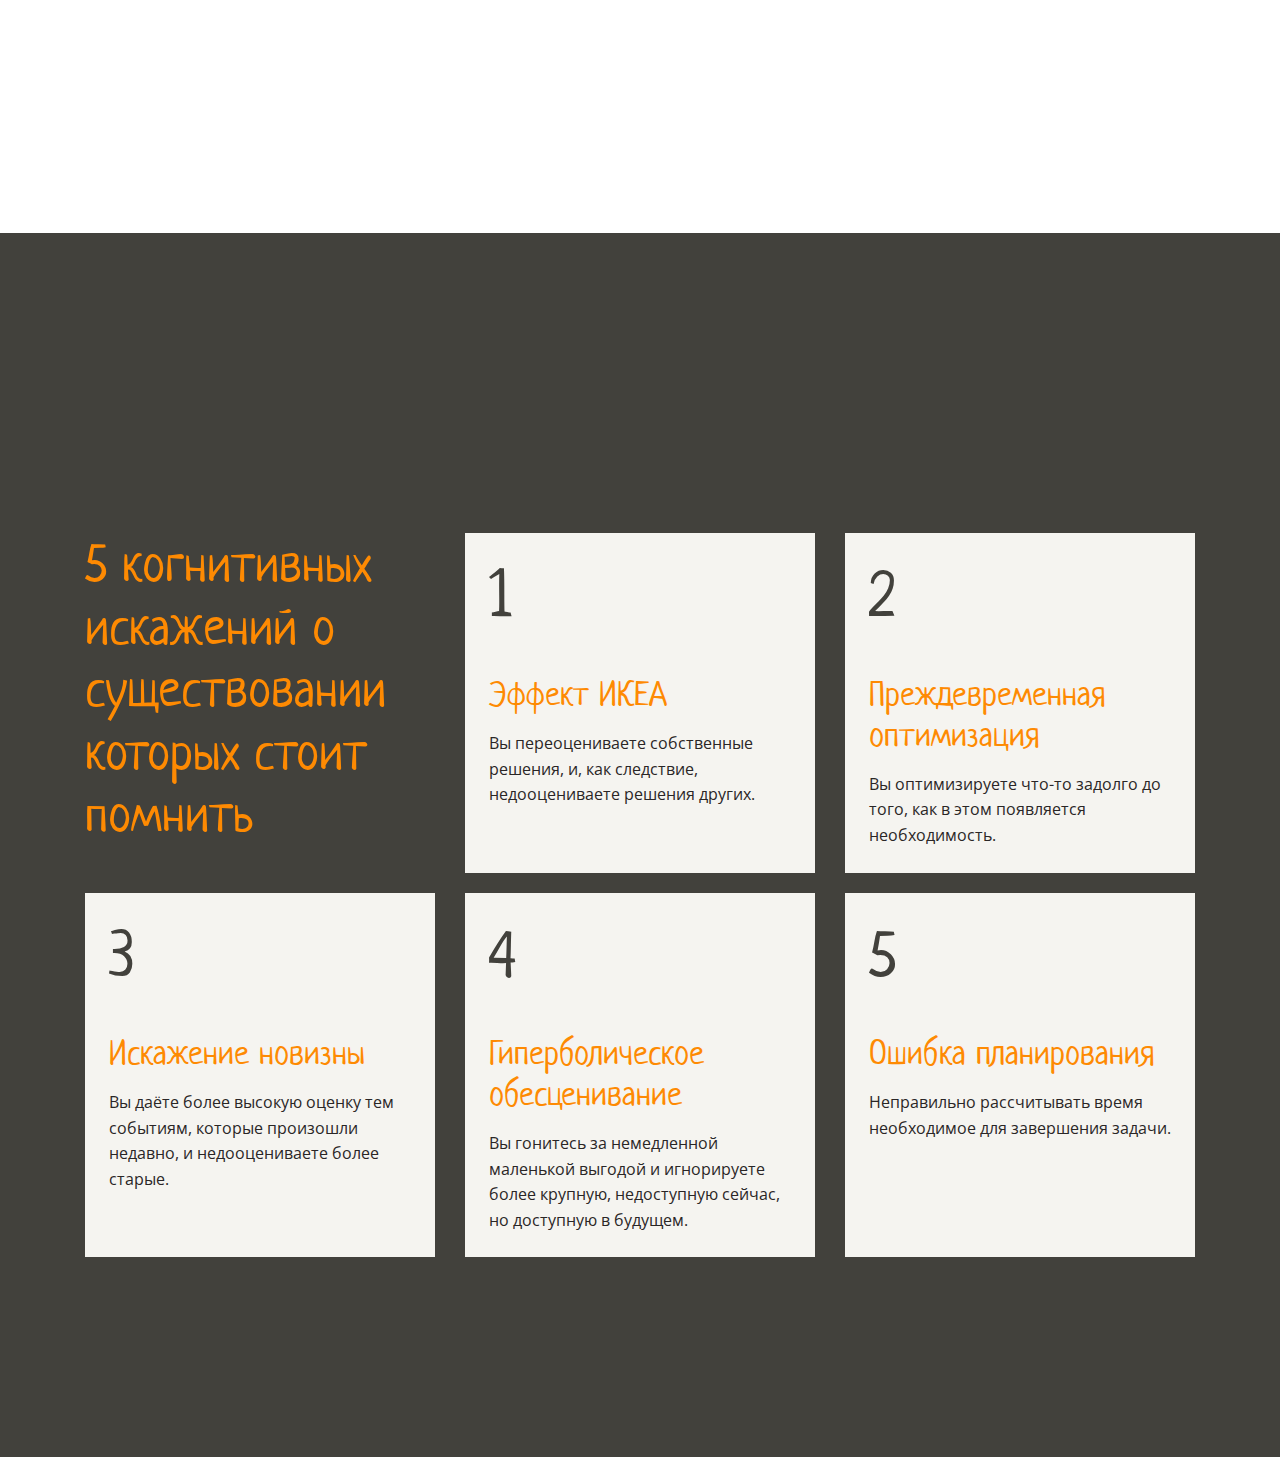
==== commit d296f760: "step 5, all cards" ====
--- a/src/index.html
+++ b/src/index.html
@@ -45,20 +45,61 @@
         </div>
     </section>
     <section id="navigation">
-      <div class="list container">
-        <div class="list-item">
-          <h3 class="list-title">
-            <span class="main-color">5 когнитивных<br>искажений<br></span><span class="text-white">о существовании<br>которых стоит<br>помнить</span>
-          </h3>
-        </div>
-        <a href="">
-          <div class="list-item list-item-card">
-            <p class="number">1</p>
-            <h3 class="card-name">Эффект ИКЕА</h3>
-            <p class="text-dark list-item-text">Вы переоцениваете собственные решения, и, как следствие, недооцениваете решения других.</p>
-          </div>
-        </a>
-      </div>
+      <nav class="navigation-cards container">
+        <ul class="navigation-list">
+            <li class="navigation-title">
+                <div>
+                    <h1 class="navigation-title-52">5 когнитивных искажений<span
+                            class="white about-title-display-block"> о
+                            существовании
+                            которых стоит помнить</span></h1>
+                </div>
+            </li>
+            <li class="navigation-item">
+                <a class="navigation-item-link" href="">
+                    <h2 class="navigation-item-num">1</h2>
+                    <h3 class="navigation-item-title">Эффект ИКЕА</h3>
+                    <p class="navigation-item-txt">Вы переоцениваете собственные решения, и, как следствие,
+                        недооцениваете решения
+                        других.</p>
+                </a>
+            </li>
+            <li class="navigation-item">
+                <a class="navigation-item-link" href="">
+                    <h2 class="navigation-item-num">2</h2>
+                    <h3 class="navigation-item-title">Преждевременная оптимизация</h3>
+                    <p class="navigation-item-txt">Вы оптимизируете что-то задолго до того, как в этом
+                        появляется необходимость.</p>
+                </a>
+            </li>
+            <li class="navigation-item">
+                <a class="navigation-item-link" href="">
+                    <h2 class="navigation-item-num">3</h2>
+                    <h3 class="navigation-item-title">Искажение новизны</h3>
+                    <p class="navigation-item-txt">Вы даёте более высокую оценку тем событиям, которые
+                        произошли недавно, и
+                        недооцениваете более старые.</p>
+                </a>
+            </li>
+            <li class="navigation-item">
+              <a class="navigation-item-link" href="">
+                  <h2 class="navigation-item-num">4</h2>
+                  <h3 class="navigation-item-title">Гиперболическое обесценивание</h3>
+                  <p class="navigation-item-txt">Вы гонитесь за немедленной маленькой выгодой и
+                      игнорируете более крупную, недоступную
+                      сейчас, но доступную в будущем.</p>
+              </a>
+          </li>
+          <li class="navigation-item">
+              <a class="navigation-item-link" href="">
+                  <h2 class="navigation-item-num">5</h2>
+                  <h3 class="navigation-item-title">Ошибка планирования</h3>
+                  <p class="navigation-item-txt">Неправильно рассчитывать время необходимое для завершения
+                      задачи.</p>
+              </a>
+          </li>
+      </ul>
+  </nav>
     </section>
     <section></section>
     <section></section>
--- a/src/styles/style.css
+++ b/src/styles/style.css
@@ -210,64 +210,82 @@
 /* navigation section */
 
 #navigation {
-  margin-top: -100px;
-  padding-top: 100px;
-  z-index: 1;
-  background-color: var(--main-dark);
-}
-
-.list > a {
+  padding: 200px 0 100px;
+  background: #42413c;
+}
+
+.navigation-title {
+  font-size: 52px;
+  color: #fff;
+  background: none;
+  margin: 0 0 20px;
+  padding: 0;
+}
+
+.navigation-list {
+  display: flex;
+  justify-content: space-between;
+  flex-wrap: wrap;
+  margin: 0;
+  padding: 0;
+}
+
+.navigation-list .navigation-title {
+  width: 350px;
+  box-sizing: border-box;
+  list-style: none;
+  margin: 0 0 20px;
+}
+
+.navigation-list .navigation-item {
+  width: 350px;
+  padding: 24px;
+  box-sizing: border-box;
+  background: #f5f4f0;
+  list-style: none;
+}
+
+.navigation-item-link {
   text-decoration: none;
 }
 
-.list {
-  display: flex;
-  flex-wrap: wrap;
-  justify-content: space-between;
-  align-items: stretch;
-  row-gap: 20px;
-}
-
-.list-title {
-  font-family: 'Neucha-Regular', serif;
+.navigation-item:nth-child(-n+3) {
+  margin-bottom: 20px;
+}
+
+.navigation-title-52 {
   font-size: 52px;
 }
 
-.list-item {
-  width: 350px;
-  height: 323px;
-}
-
-.list-item-card {
-  padding: 24px;
-  background-color: var(--light);
-}
-
-.list-item-card:hover {
-  background-color: var(--main);
-}
-
-.number {
-  margin-bottom: 40px;
+.navigation-item-num {
   font-size: 64px;
-  font-family: 'Neucha-Regular', serif;
-  line-height: 1px;
-  color: var(--main-dark);
-}
-
-.list-item-card:hover .number {
-  color: var(--white);
-}
-
-.list-item-card:hover .card-name {
-  color: var(--white);
-}
-
-.list-item-card:hover .text-dark {
-  color: var(--white);
-}
-
-.list-item-text {
-  margin-top: 16px;
-  margin-bottom: 0;
-}+  color: #42413c;
+  margin: 0 0 40px;
+}
+
+.navigation-item-title {
+  margin: 0 0 16px;
+}
+
+.navigation-item-txt {
+  color: #2a2626;
+  margin: 0;
+}
+
+.navigation-item:hover {
+  background-color: #fe8a02;
+  transition: 0.1s linear;
+}
+
+.navigation-item:hover .navigation-item-title {
+  color: #fff;
+}
+
+.navigation-item:hover .navigation-item-num {
+  color: #fff;
+}
+
+.navigation-item:hover .navigation-item-txt {
+  color: #fff;
+}
+
